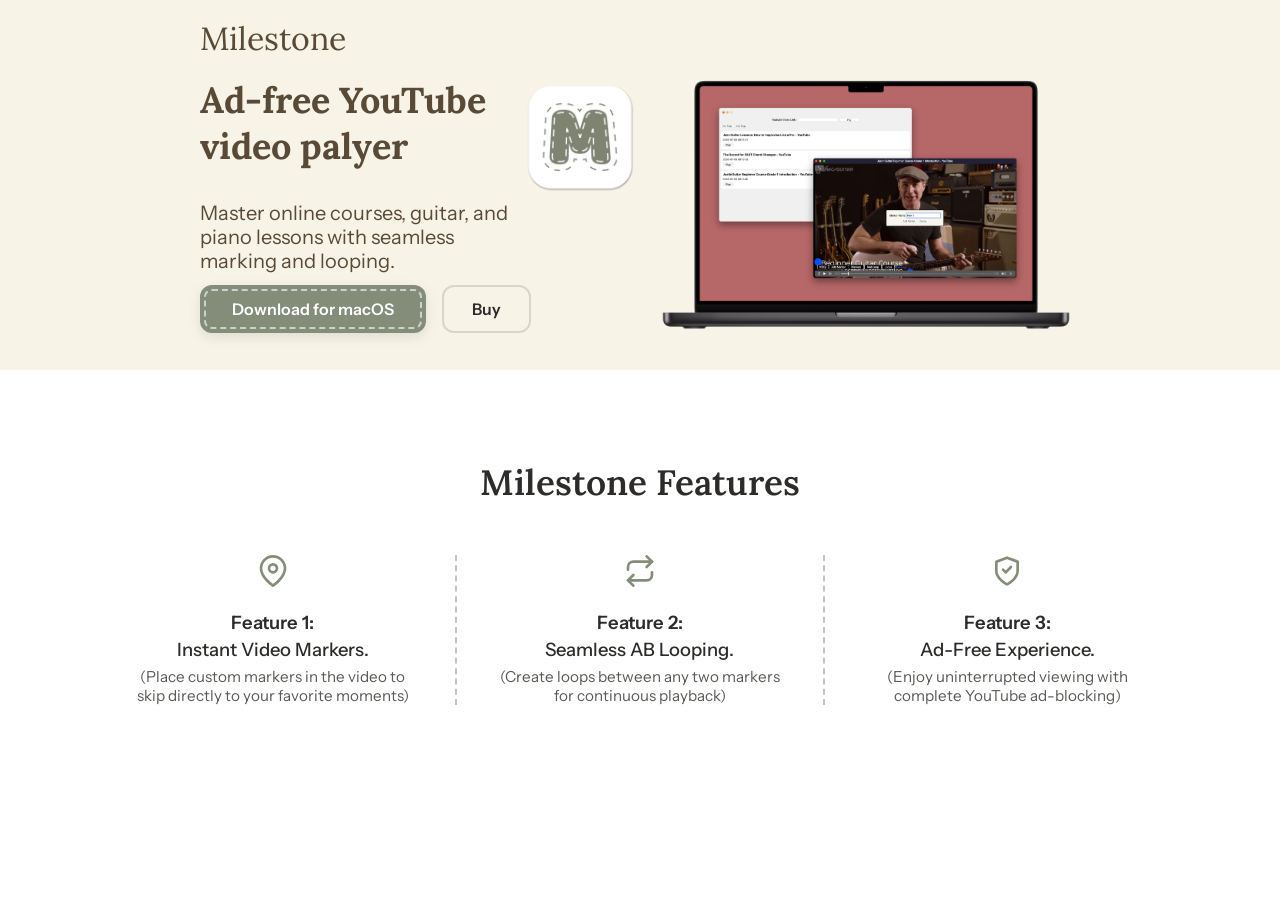
==== index.html @ 2e9ae0ed "Add buy button" ====
<!DOCTYPE html>
<html>
    <head>
        <meta charset="UTF-8" />
        <meta name="viewport" content="width=device-width" />
        <title>Milestone</title>
        <link rel="icon" type="image/x-icon" href="/images/favicon.ico">
        <link rel="stylesheet" href="/css/styles.css">
    </head>
    <body>
        <div id="content">
            <div id="app-name-div">
                <div id="app-name">Milestone</div>
            </div>
            <div id="top">
                <div id="top-content">
                    <div id="left-in-top">
                        <div id="title-and-logo">
                            <h1 id="title">Ad-free YouTube video palyer</h1>
                            <div id="logo-div">
                                <img id="logo" src="/images/Milestone.png">
                            </div>
                        </div>

                        <div id="details">
                            Master online courses, guitar, and piano lessons with seamless marking and looping.
                        </div>
                        
                        <div id="download-div">
                            <a href="#" class="mac-download-btn">
                              Download for macOS
                            </a>

                            <a href="#" class="mac-learn-more-btn">
                              Buy
                            </a>
                        </div>
                    </div>

                    <div id="right-in-top">
                        <img id="milestone-macbook-pro" src="/images/Milestone-MacBook-Pro.png">
                    </div>
                </div>
            </div>

            <div id="bottom">
                <section class="features-section">
                  <h2 class="features-title">Milestone Features</h2>
                  
                  <div class="features-grid">
                    <!-- Feature 1 -->
                    <div class="feature-card">
                      <div class="feature-icon">
                        <svg xmlns="http://www.w3.org/2000/svg" width="32" height="32" viewBox="0 0 24 24" fill="none" stroke="currentColor" stroke-width="2" stroke-linecap="round" stroke-linejoin="round"><path d="M21 10c0 7-9 13-9 13s-9-6-9-13a9 9 0 0 1 18 0z"></path><circle cx="12" cy="10" r="3"></circle></svg>
                      </div>
                      <h3>Feature 1:</h3>
                      <h4>Instant Video Markers.</h4>
                      <p>(Place custom markers in the video to skip directly to your favorite moments)</p>
                    </div>

                    <!-- Feature 2 -->
                    <div class="feature-card">
                      <div class="feature-icon">
                        <svg xmlns="http://www.w3.org/2000/svg" width="32" height="32" viewBox="0 0 24 24" fill="none" stroke="currentColor" stroke-width="2" stroke-linecap="round" stroke-linejoin="round"><polyline points="17 1 21 5 17 9"></polyline><path d="M3 11V9a4 4 0 0 1 4-4h14"></path><polyline points="7 23 3 19 7 15"></polyline><path d="M21 13v2a4 4 0 0 1-4 4H3"></path></svg>
                      </div>
                      <h3>Feature 2:</h3>
                      <h4>Seamless AB Looping.</h4>
                      <p>(Create loops between any two markers for continuous playback)</p>
                    </div>

                    <!-- Feature 3 -->
                    <div class="feature-card">
                      <div class="feature-icon">
                        <svg xmlns="http://www.w3.org/2000/svg" width="32" height="32" viewBox="0 0 24 24" fill="none" stroke="currentColor" stroke-width="2" stroke-linecap="round" stroke-linejoin="round"><path d="M12 22s8-4 8-10V5l-8-3-8 3v7c0 6 8 10 8 10z"></path><polyline points="9 11 11 13 15 9"></polyline></svg>
                      </div>
                      <h3>Feature 3:</h3>
                      <h4>Ad-Free Experience.</h4>
                      <p>(Enjoy uninterrupted viewing with complete YouTube ad-blocking)</p>
                    </div>
                  </div>
                </section>
            </div>
        </div>
    </body>
</html>
---- css/styles.css ----
@import url('https://fonts.googleapis.com/css2?family=Instrument+Sans:wght@400;500;600&family=Lora:ital,wght@0,600;0,700;1,400&display=swap');

/* 2. Define the font family variables */
:root {
  --font-heading: 'Lora', serif;
  --font-body: 'Instrument Sans', sans-serif;
  --text-color-dark: #594a37;

  --color-sage: #848D7A;
  --color-sage-dark: #727A69;

  --color-text-main: #2D2C2A;
  --color-text-muted: #5C5A57;
}

html, body {
    padding: 0;
    margin: 0;
}

#app-name-div {
    background-color: #f7f3e7;
}

#app-name {
    font-family: var(--font-heading);
    background-color: #f7f3e7;
    color: var(--text-color-dark);
    font-size: 32px;
    width: 880px;
    margin: 0 auto;
    padding-top: 18px;
    padding-bottom: 18px;
}

#top {
    width: 100%;
    background-color: #f7f3e7;
    display: flex;
    align-items: center;
    justify-content: center;
    padding-bottom: 20px;
}

#top-content {
    width: 880px;
    margin: 0 auto;
    display: flex;
    justify-content: space-between;
    align-items: stretch;
}

#left-in-top {
    flex: 1;
    width: 50%;
}

#title-and-logo {
    display: flex;
    justify-content: space-between;
}

#title {
    font-family: var(--font-heading);
    color: var(--text-color-dark);
    font-size: 36px;
    margin: 0px;
}

#details {
    font-family: var(--font-body);
    color: var(--text-color-dark);
    font-size: 20px;
    width: 70%;
    margin-bottom: 12px;
}

#download-div {
    display: flex;
    align-items: center; /* Vertically centers the buttons perfectly */
    gap: 16px;
}

.mac-download-btn {
  position: relative; /* Needed to anchor the inner dashed line */
  display: inline-block;
  font-family: var(--font-body);
  font-weight: 600;
  font-size: 16px;
  color: #FFFFFF;
  background-color: var(--color-sage);
  
  /* Layout & Spacing */
  padding: 14px 32px; /* Slightly widened padding for better visual balance */
  text-decoration: none;
  border-radius: 12px; /* Mac-style squircle roundness */
  
  /* Reset standard borders */
  border: none;
  
  /* Smooth interaction */
  cursor: pointer;
  transition: all 0.2s ease-in-out;
  
  /* Soft shadow for depth */
  box-shadow: 0 4px 12px rgba(132, 141, 122, 0.2);
}

/* The Stitched Inner Dashed Line */
.mac-download-btn::after {
  content: '';
  position: absolute;
  
  /* This controls the padding/gap between the button edge and the dashes */
  top: 4px;
  left: 4px;
  right: 4px;
  bottom: 4px;
  
  /* Create the dashes */
  border: 2.0px dashed rgba(255, 255, 255, 0.6);
  
  /* Matches the button corner curves proportionally */
  border-radius: 8px; 
  
  /* Ensures clicks pass through to the button */
  pointer-events: none; 
}

/* Hover & Active States */
.mac-download-btn:hover {
  background-color: var(--color-sage-dark);
  box-shadow: 0 6px 16px rgba(132, 141, 122, 0.3);
  transform: translateY(-1px);
}

.mac-download-btn:active {
  transform: translateY(0);
  box-shadow: 0 2px 8px rgba(132, 141, 122, 0.2);
}

.mac-learn-more-btn {
  display: inline-block;
  font-family: var(--font-body);
  font-weight: 600;
  font-size: 16px;
  color: var(--color-text-main);
  background-color: transparent;
  
  /* Layout & Spacing */
  padding: 12px 28px;
  text-decoration: none;
  border-radius: 12px; /* Mac-style squircle roundness */
  
  /* Clean border to distinguish it from the primary CTA button */
  border: 2.0px solid rgba(45, 44, 42, 0.15);

  box-sizing: border-box;
  
  /* Smooth interaction */
  cursor: pointer;
  transition: all 0.2s ease-in-out;
}

/* Hover & Active States */
.mac-learn-more-btn:hover {
  color: var(--color-sage);
  border-color: var(--color-sage);
  background-color: rgba(132, 141, 122, 0.05); /* Very soft hint of sage background tint */
  transform: translateY(-1px);
}

.mac-learn-more-btn:active {
  transform: translateY(0);
  background-color: rgba(132, 141, 122, 0.1);
}

#right-in-top {
    flex: 1;
    width: 50%;
    display: flex;
}

#milestone-macbook-pro {
    width: 100%;
    height: 100%;
    
    /* 'contain' ensures the whole image is visible without being cropped or stretched.
       Alternatively, use 'cover' if you want it to completely fill the box (edges might crop). */
    object-fit: contain; 
    
    /* Optional: aligns the image to the center of the right div */
    object-position: center; 
    margin-top: -20px;
    margin-left: 12px;
}

#logo {
    width: 120px;
    height: 120px;
}


#bottom {
    background-color: white;
    width: 100%
}

/* Section Container */
.features-section {
  padding: 60px 20px;
  max-width: 1100px;
  margin: 0 auto;
  text-align: center;
  background-color: #FFFFFF; /* Bottom half background color from demo image */
}

/* Section Title */
.features-title {
  font-family: var(--font-heading);
  font-weight: 600;
  font-size: 2.2rem;
  color: var(--color-text-main);
  margin-bottom: 50px;
}

/* Responsive Grid Layout */
.features-grid {
  display: flex;
  justify-content: space-between;
  align-items: flex-start;
  gap: 0; /* Handled by internal borders instead */
}

/* Individual Feature Columns */
.feature-card {
  flex: 1;
  padding: 0 40px;
  display: flex;
  flex-direction: column;
  align-items: center;
}

/* Tactile Dashed Dividers between columns */
.feature-card:not(:last-child) {
  border-right: 2.0px dashed #C5C3BF;
}

/* Icon Container & Stylings */
.feature-icon {
  color: var(--color-sage);
  margin-bottom: 24px;
  display: flex;
  align-items: center;
  justify-content: center;
}

/* Typography inside Feature Cards */
.feature-card h3 {
  font-family: var(--font-body);
  font-weight: 600;
  font-size: 1.15rem;
  color: var(--color-text-main);
  margin: 0 0 4px 0;
}

.feature-card h4 {
  font-family: var(--font-body);
  font-weight: 500;
  font-size: 1.15rem;
  color: var(--color-text-main);
  margin: 0 0 6px 0;
}

.feature-card p {
  font-family: var(--font-body);
  font-weight: 400;
  font-size: 0.95rem;
  color: var(--color-text-muted);
  margin: 0;
}

/* Responsive collapse for mobile viewports */
@media (max-width: 768px) {
  .features-grid {
    flex-direction: column;
    gap: 40px;
  }
  
  .feature-card {
    padding: 0;
    width: 100%;
  }
  
  .feature-card:not(:last-child) {
    border-right: none;
    border-bottom: 1.5px dashed #C5C3BF;
    padding-bottom: 40px;
  }
}
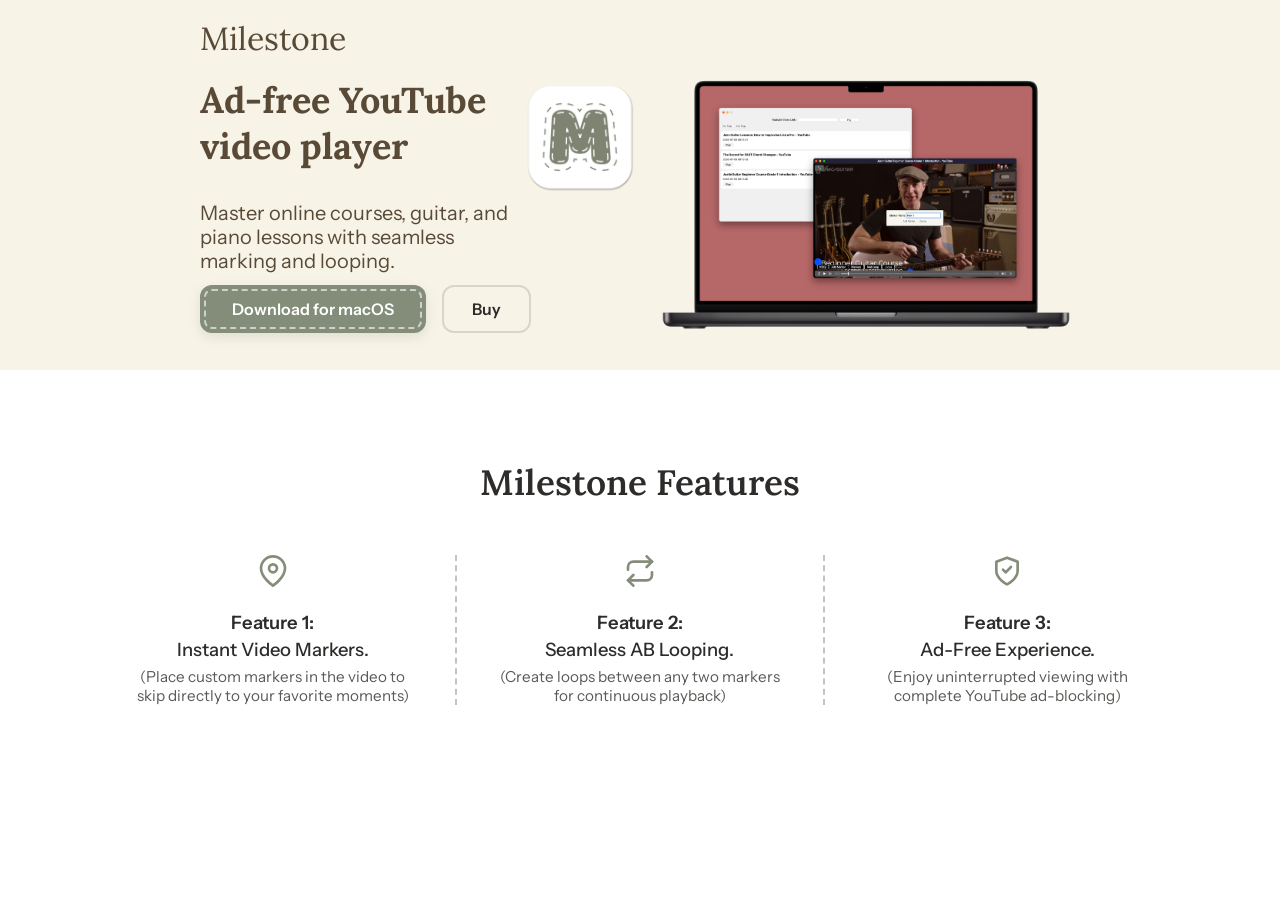
==== commit a20be38f: "Fix typo" ====
--- a/index.html
+++ b/index.html
@@ -16,7 +16,7 @@
                 <div id="top-content">
                     <div id="left-in-top">
                         <div id="title-and-logo">
-                            <h1 id="title">Ad-free YouTube video palyer</h1>
+                            <h1 id="title">Ad-free YouTube video player</h1>
                             <div id="logo-div">
                                 <img id="logo" src="/images/Milestone.png">
                             </div>
@@ -31,7 +31,7 @@
                               Download for macOS
                             </a>
 
-                            <a href="#" class="mac-learn-more-btn">
+                            <a href="https://sites.fastspring.com/pixeleggsoftware/product/milestone" class="mac-learn-more-btn">
                               Buy
                             </a>
                         </div>
@@ -81,5 +81,42 @@
                 </section>
             </div>
         </div>
+
+        <div id="download-modal" class="modal-overlay">
+            <div class="modal-content">
+                <button class="close-modal-btn">&times;</button>
+                <h3 class="modal-title">Choose your Mac Architecture</h3>
+                <p class="modal-subtitle">Select the version compatible with your Mac hardware.</p>
+                
+                <div class="modal-actions">
+                    <a href="https://github.com/Milestone-Mac-App/Milestone-App-Host/releases/download/untagged-972e07816d5b01a0338d/Milestone-Intel-v1.0.dmg" class="popup-btn intel-btn">Apple Intel</a>
+                    <a href="https://github.com/Milestone-Mac-App/Milestone-App-Host/releases/download/untagged-972e07816d5b01a0338d/Milestone-Silicon-v1.0.dmg" class="popup-btn silicon-btn">Apple Silicon</a>
+                </div>
+            </div>
+        </div>
+
+        <script>
+            const downloadBtn = document.querySelector('.mac-download-btn');
+            const modal = document.getElementById('download-modal');
+            const closeBtn = document.querySelector('.close-modal-btn');
+
+            // Open modal on click
+            downloadBtn.addEventListener('click', (e) => {
+                e.preventDefault(); // Stop page from jumping/reloading
+                modal.classList.add('active');
+            });
+
+            // Close modal when clicking 'X'
+            closeBtn.addEventListener('click', () => {
+                modal.classList.remove('active');
+            });
+
+            // Close modal when clicking outside the container
+            window.addEventListener('click', (e) => {
+                if (e.target === modal) {
+                    modal.classList.remove('active');
+                }
+            });
+        </script>
     </body>
 </html>
--- a/css/styles.css
+++ b/css/styles.css
@@ -298,3 +298,117 @@
     padding-bottom: 40px;
   }
 }
+
+/* --- Modal Popup Styles --- */
+.modal-overlay {
+  position: fixed;
+  top: 0;
+  left: 0;
+  width: 100%;
+  height: 100%;
+  background-color: rgba(0, 0, 0, 0.4); /* Dimmed backdrop */
+  backdrop-filter: blur(4px); /* Modern frosted-glass effect */
+  display: flex;
+  align-items: center;
+  justify-content: center;
+  z-index: 1000;
+  opacity: 0;
+  pointer-events: none;
+  transition: opacity 0.25s ease-in-out;
+}
+
+/* Open state modifier via JS */
+.modal-overlay.active {
+  opacity: 1;
+  pointer-events: auto;
+}
+
+.modal-content {
+  background-color: #f7f3e7; /* Matching your top section tint */
+  padding: 32px;
+  border-radius: 16px;
+  width: 90%;
+  max-width: 440px;
+  box-shadow: 0 12px 40px rgba(0, 0, 0, 0.15);
+  text-align: center;
+  position: relative;
+  font-family: var(--font-body);
+  transform: translateY(10px);
+  transition: transform 0.25s ease-in-out;
+}
+
+.modal-overlay.active .modal-content {
+  transform: translateY(0);
+}
+
+.close-modal-btn {
+  position: absolute;
+  top: 14px;
+  right: 18px;
+  background: none;
+  border: none;
+  font-size: 24px;
+  color: var(--color-text-muted);
+  cursor: pointer;
+  transition: color 0.2s;
+}
+
+.close-modal-btn:hover {
+  color: var(--color-text-main);
+}
+
+.modal-title {
+  margin: 0 0 8px 0;
+  font-family: var(--font-heading);
+  color: var(--text-color-dark);
+  font-size: 22px;
+}
+
+.modal-subtitle {
+  margin: 0 0 24px 0;
+  color: var(--color-text-muted);
+  font-size: 14px;
+  line-height: 1.4;
+}
+
+.modal-actions {
+  display: flex;
+  gap: 12px;
+}
+
+/* Architecture Options styling */
+.popup-btn {
+  flex: 1;
+  display: inline-block;
+  padding: 12px 16px;
+  font-weight: 600;
+  font-size: 15px;
+  text-decoration: none;
+  border-radius: 10px;
+  transition: all 0.2s ease-in-out;
+  box-sizing: border-box;
+  text-align: center;
+}
+
+/* Secondary choice (Intel) */
+.intel-btn {
+  color: var(--color-text-main);
+  background-color: transparent;
+  border: 2px solid rgba(45, 44, 42, 0.15);
+}
+
+.intel-btn:hover {
+  background-color: rgba(45, 44, 42, 0.05);
+  border-color: var(--color-text-main);
+}
+
+/* Primary recommended choice (Silicon) */
+.silicon-btn {
+  color: #FFFFFF;
+  background-color: var(--color-sage);
+  border: 2px solid transparent;
+}
+
+.silicon-btn:hover {
+  background-color: var(--color-sage-dark);
+}
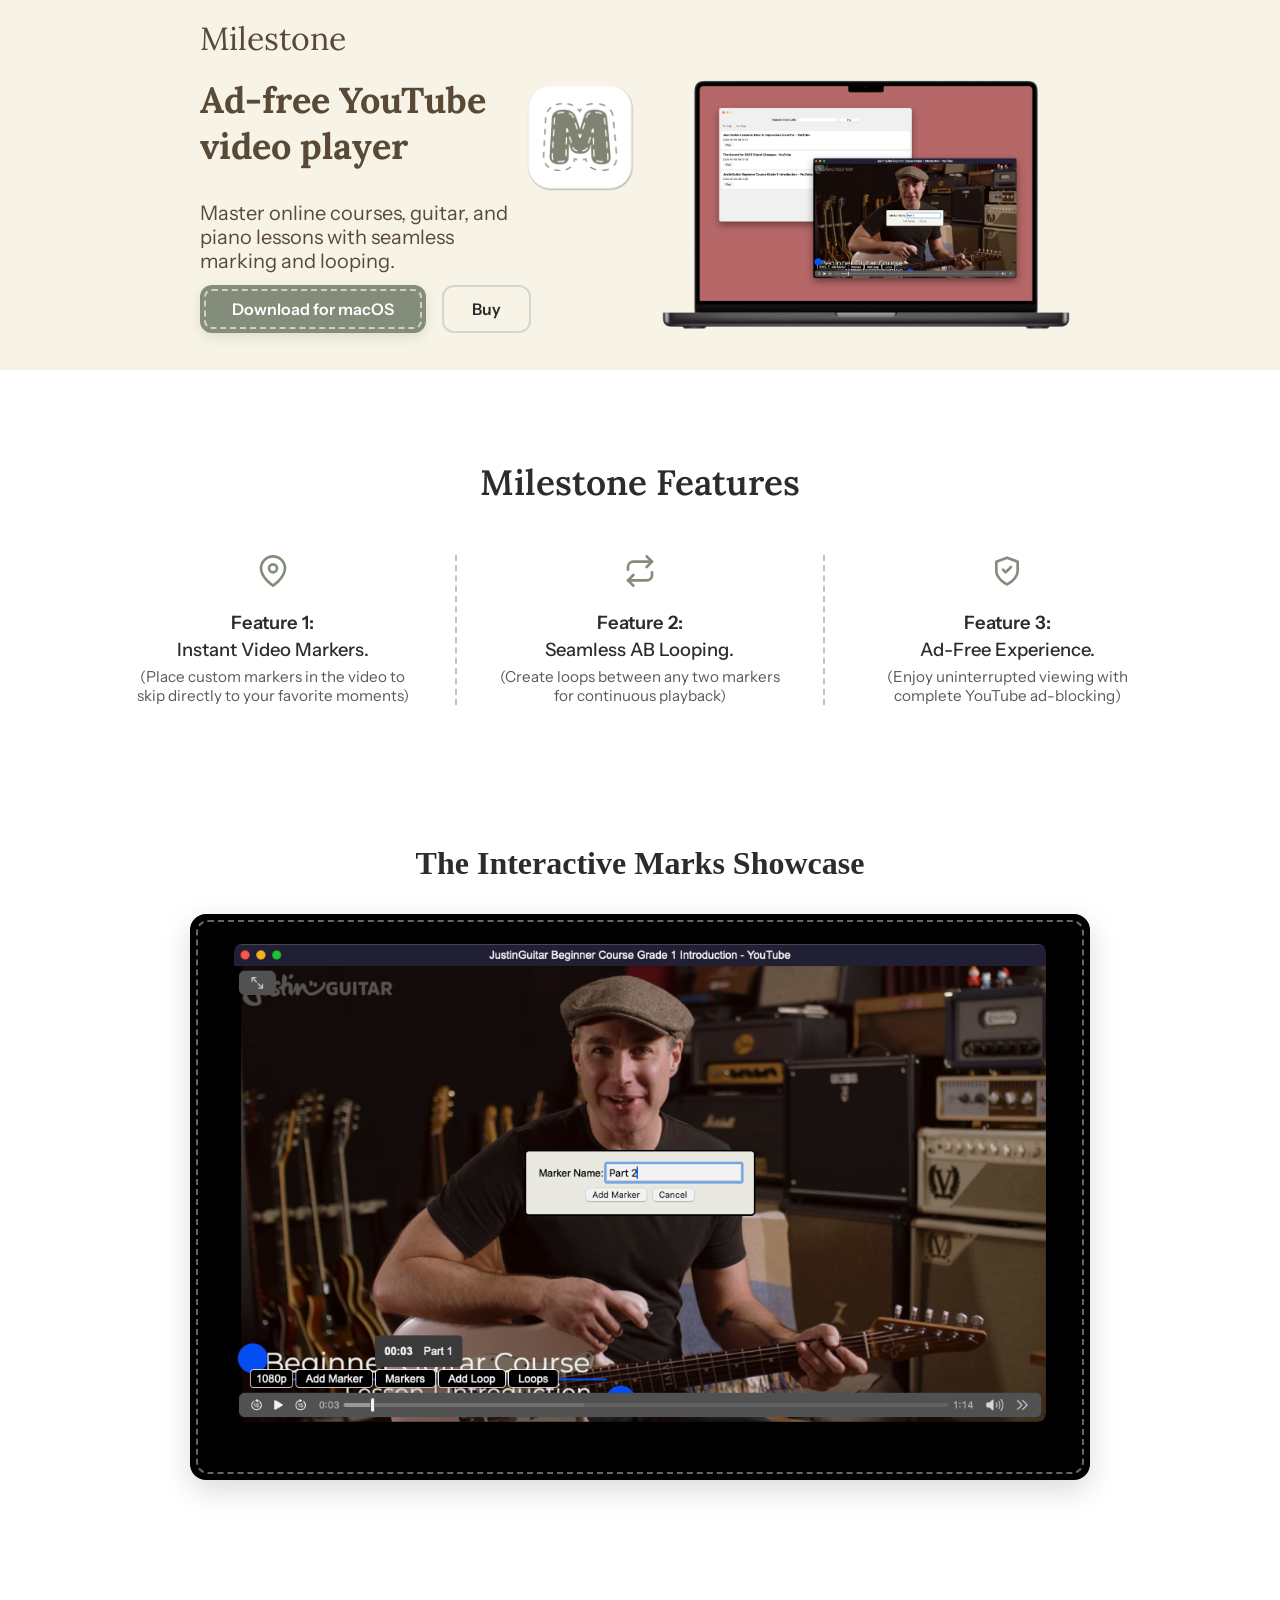
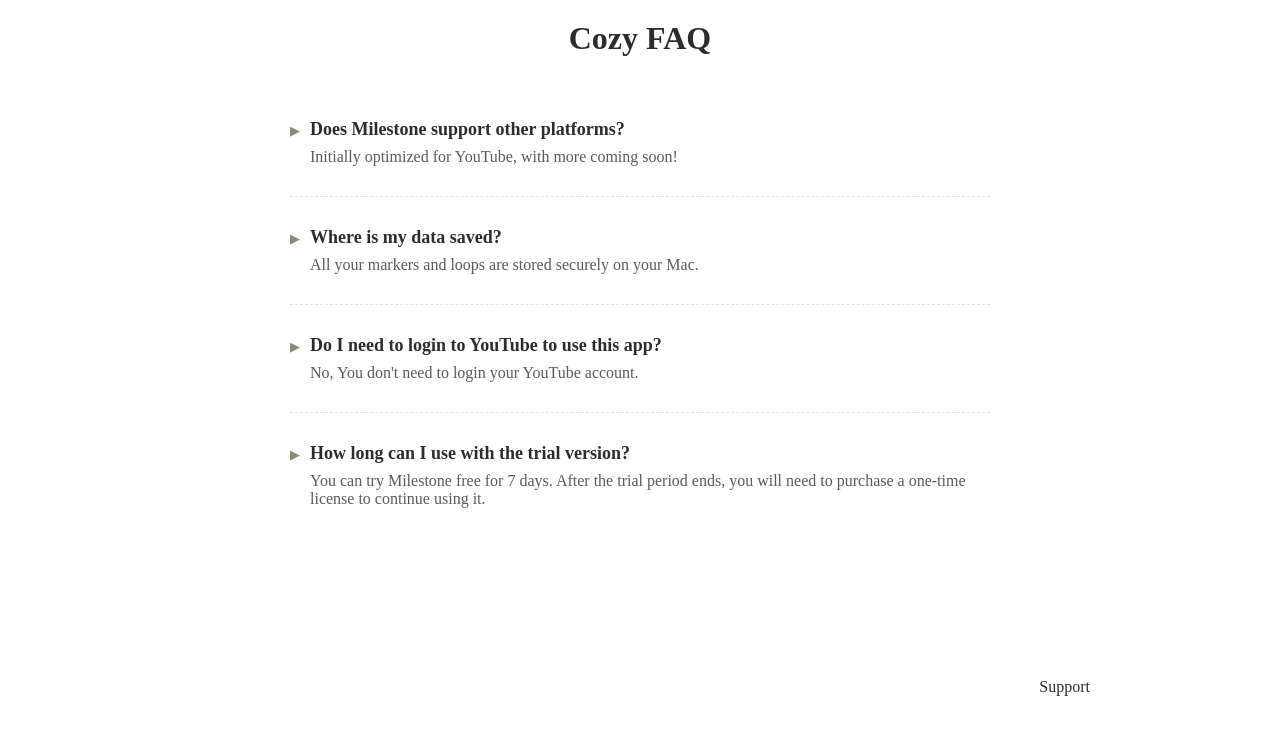
==== commit ef4aca6a: "Add showcase, faq, and support link" ====
--- a/index.html
+++ b/index.html
@@ -82,6 +82,60 @@
             </div>
         </div>
 
+
+      <!-- SECTION 1: THE INTERACTIVE SHOWCASE -->
+      <section class="showcase-section">
+        <div class="showcase-content">
+          <h2 class="section-title">The Interactive Marks Showcase</h2>
+          
+          <!-- Video Wrapper with inner stitched border -->
+          <div class="video-container">
+            <!-- Replace this with an <video> or <iframe> tag -->
+            <img src="/images/showcase.png" alt="Interactive marks demonstration" class="video-mockup">
+          </div>
+        </div>
+      </section>
+
+      <!-- SECTION 3: COZY FAQ -->
+      <section class="faq-section">
+        <div class="faq-content">
+          <h2 class="section-title">Cozy FAQ</h2>
+          
+          <!-- FAQ Stack (No JS needed for this style) -->
+          <div class="faq-stack">
+            
+            <div class="faq-item">
+              <h3>Does Milestone support other platforms?</h3>
+              <p>Initially optimized for YouTube, with more coming soon!</p>
+            </div>
+            
+            <div class="faq-item">
+              <h3>Where is my data saved?</h3>
+              <p>All your markers and loops are stored securely on your Mac.</p>
+            </div>
+            
+            <div class="faq-item">
+              <h3>Do I need to login to YouTube to use this app?</h3>
+              <p>No, You don't need to login your YouTube account.</p>
+            </div>
+            
+            <div class="faq-item">
+              <h3>How long can I use with the trial version?</h3>
+              <p>You can try Milestone free for 7 days. After the trial period ends, you will need to purchase a one-time license to continue using it.</p>
+            </div>
+          </div>
+        </div>
+      </section>
+
+    <footer class="site-footer">
+      <div class="footer-container">
+        <!-- Links Area -->
+        <nav class="footer-links">
+          <a href="mailto:threcius@gmail.com?subject=Milestone%20App%20Support" class="footer-link">Support</a>
+        </nav>    
+      </div>
+    </footer>
+
         <div id="download-modal" class="modal-overlay">
             <div class="modal-content">
                 <button class="close-modal-btn">&times;</button>
--- a/css/styles.css
+++ b/css/styles.css
@@ -11,6 +11,8 @@
 
   --color-text-main: #2D2C2A;
   --color-text-muted: #5C5A57;
+
+  --color-border-stitch: #E1E0DD;
 }
 
 html, body {
@@ -412,3 +414,184 @@
 .silicon-btn:hover {
   background-color: var(--color-sage-dark);
 }
+
+/* Base Styles for Section Titles */
+.section-title {
+  font-family: var(--font-serif);
+  font-weight: 700;
+  color: var(--color-text-main);
+  font-size: 32px;
+  margin-top: 0;
+  margin-bottom: 2rem;
+}
+
+/* --- 1. THE INTERACTIVE SHOWCASE (Layout & Design) --- */
+
+.showcase-section {
+  padding: 80px 0;
+}
+
+.showcase-content {
+  display: flex;
+  flex-direction: column;
+  align-items: center;
+  text-align: center;
+}
+
+/* Video Wrapper with the Stitched 'M' Effect */
+.video-container {
+  position: relative;
+  width: 100%;
+  max-width: 900px;
+  background: #000;
+  border-radius: 16px; /* Mac-style roundness */
+  overflow: hidden;
+  box-shadow: 0 10px 30px rgba(0, 0, 0, 0.15);
+  cursor: pointer;
+  transition: transform 0.3s ease;
+}
+
+.video-container:hover {
+  transform: translateY(-5px);
+}
+
+/* Stitched Inner Overlay (CSS only, no image needed) */
+.video-container::after {
+  content: '';
+  position: absolute;
+  /* Space/Padding from the outer edge */
+  top: 6px; 
+  left: 6px;
+  right: 6px;
+  bottom: 6px;
+  pointer-events: none;
+  
+  /* Create the dashed "stitched" ring from image_0.png */
+  border: 2.0px dashed rgba(255, 255, 255, 0.4);
+  border-radius: 12px;
+}
+
+.video-mockup {
+  width: 100%;
+  display: block;
+  opacity: 0.95; /* Slight black mask for content pop */
+}
+
+
+/* --- 3. COZY FAQ (Layout & Design) --- */
+
+.faq-section {
+  padding: 60px 0 100px; /* Extra padding on bottom for balance */
+}
+
+.faq-content {
+  display: flex;
+  flex-direction: column;
+  align-items: center;
+}
+
+.faq-stack {
+  width: 100%;
+  max-width: 700px;
+  text-align: left;
+}
+
+.faq-item {
+  padding: 30px 0;
+}
+
+/* Subtle Dashed Separator between FAQ items (matches features divider) */
+.faq-item:not(:first-child) {
+  border-top: 1.5px dashed var(--color-border-stitch);
+}
+
+.faq-item h3 {
+  font-family: var(--font-sans);
+  font-weight: 600;
+  font-size: 18px;
+  color: var(--color-text-main);
+  margin-top: 0;
+  margin-bottom: 8px;
+  position: relative;
+  padding-left: 20px;
+}
+
+/* Optional cozy bullet effect */
+.faq-item h3::before {
+  content: '▶';
+  font-size: 12px;
+  color: var(--color-sage);
+  position: absolute;
+  left: 0;
+  top: 5px;
+}
+
+.faq-item p {
+  font-family: var(--font-sans);
+  font-weight: 400;
+  font-size: 16px;
+  color: var(--color-text-muted);
+  margin: 0;
+  padding-left: 20px; /* Match H3 padding */
+}
+
+/* Footer wrapper extending full width */
+.site-footer {
+  width: 100%;
+  padding: 40px 0;
+  background-color: transparent; /* Seamlessly blends into your section background */
+}
+
+/* Flex layout container matching image positioning */
+.footer-container {
+  max-width: 900px; /* Aligns comfortably under the FAQ width layout */
+  margin: 0 auto;
+  padding: 0 20px;
+  display: flex;
+  justify-content: flex-end; /* Pushes items to the right side of the screen */
+  align-items: center;
+  gap: 32px; /* Uniform spacing between navigation grouping and app store link */
+}
+
+/* Navigation link container */
+.footer-links {
+  display: flex;
+  gap: 24px; /* Spacing between "Support" and "Privacy" */
+}
+
+/* Styling for text links */
+.footer-link {
+  font-family: var(--font-sans);
+  font-weight: 500;
+  font-size: 16px;
+  color: var(--color-text-main);
+  text-decoration: none;
+  transition: color 0.2s ease-in-out;
+}
+
+/* Interactions matching your design details */
+.footer-link:hover {
+  color: var(--color-sage);
+}
+
+/* Inline wrapper block for the App Store Vector graphic */
+.app-store-badge {
+  display: inline-block;
+  cursor: pointer;
+  transition: transform 0.2s ease-in-out, opacity 0.2s ease-in-out;
+  border-radius: 8px;
+}
+
+/* Smooth scaling pop on hover */
+.app-store-badge:hover {
+  transform: translateY(-1px);
+  opacity: 0.9;
+}
+
+.app-store-badge:active {
+  transform: translateY(0);
+}
+
+.app-store-svg {
+  display: block;
+}
